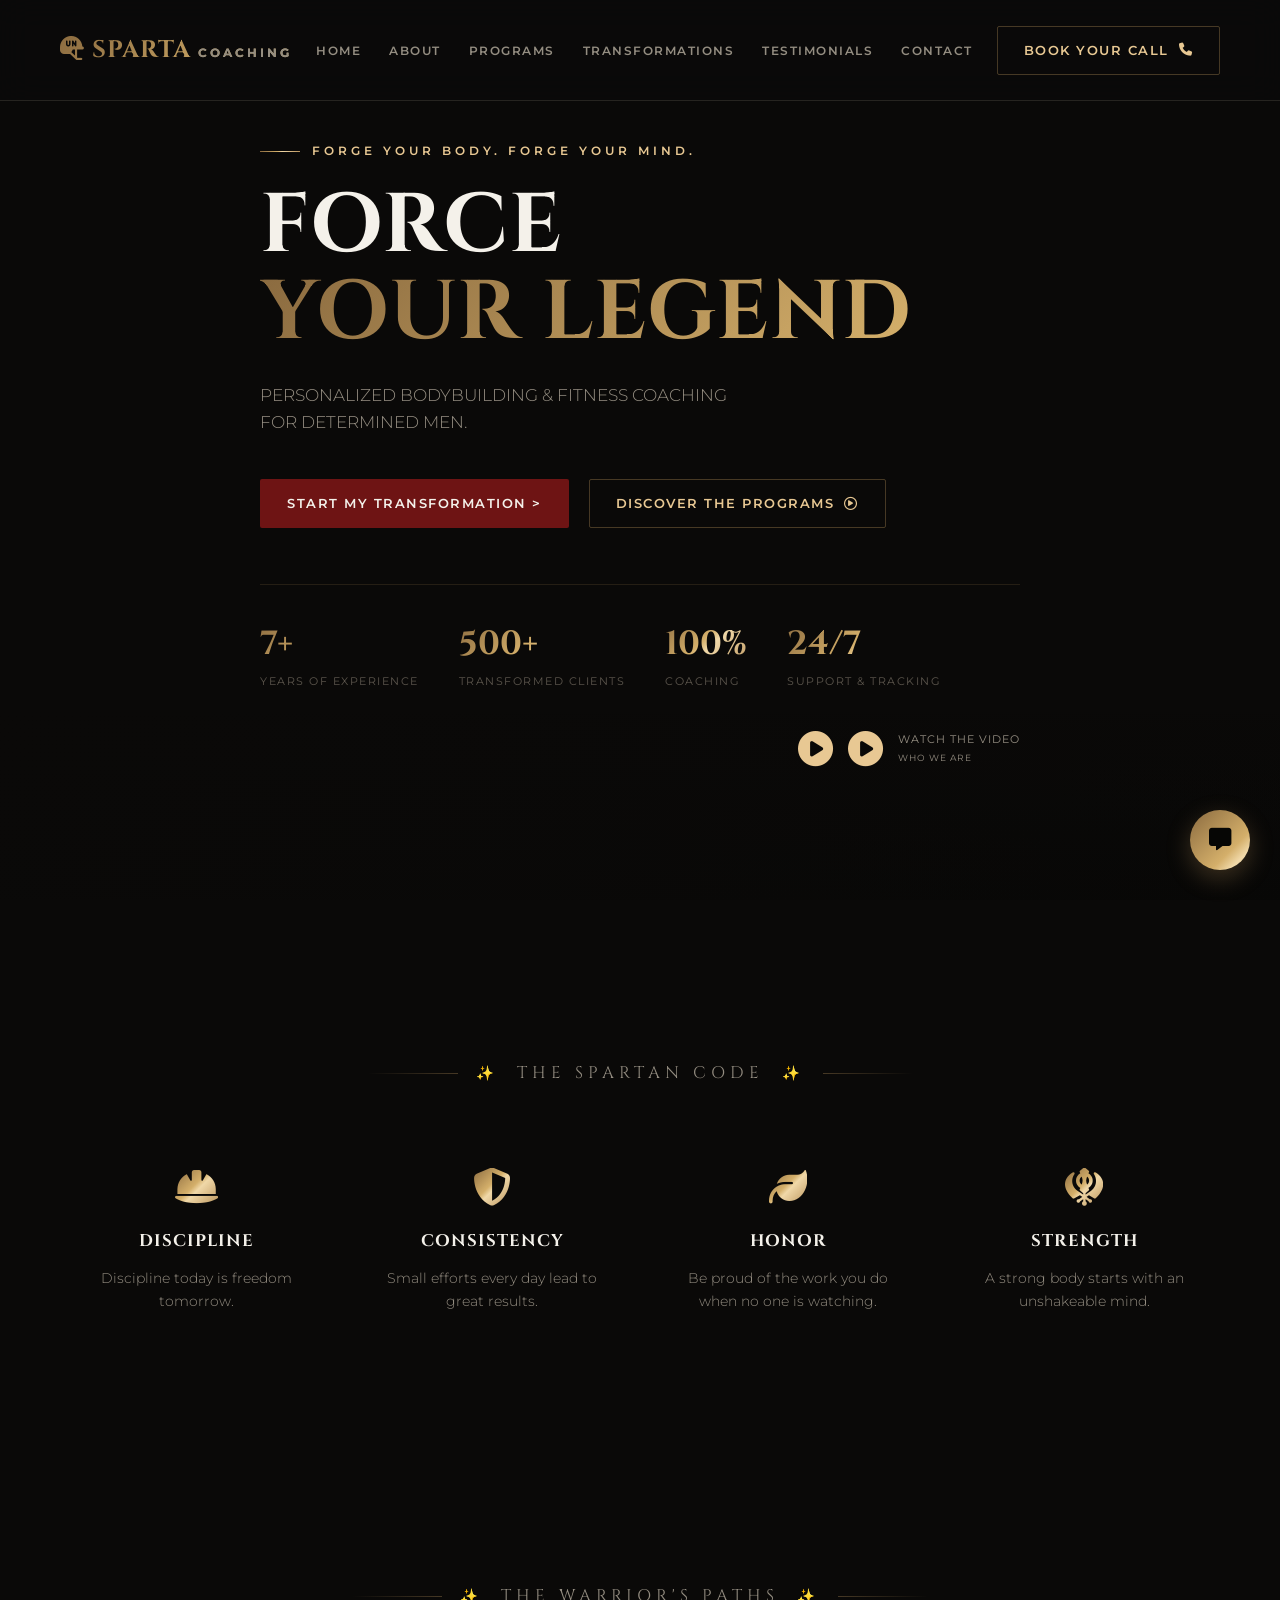
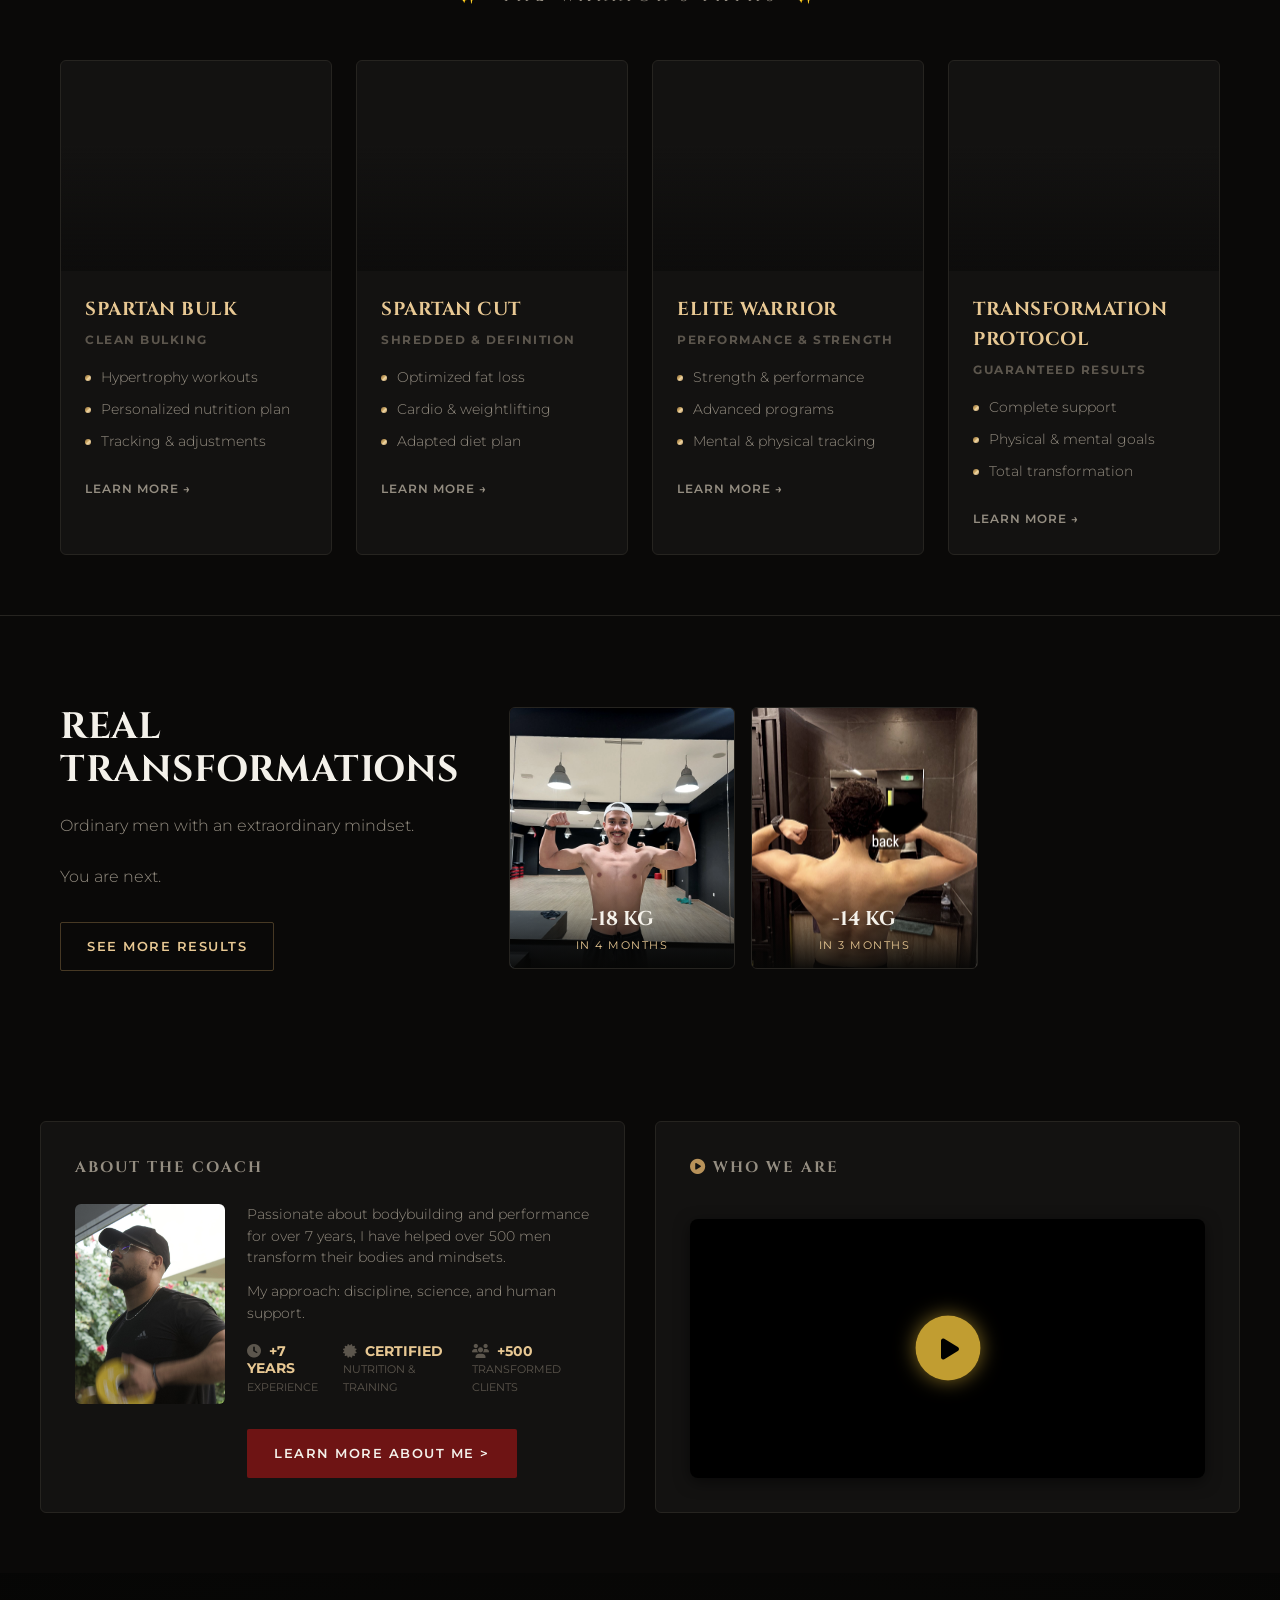
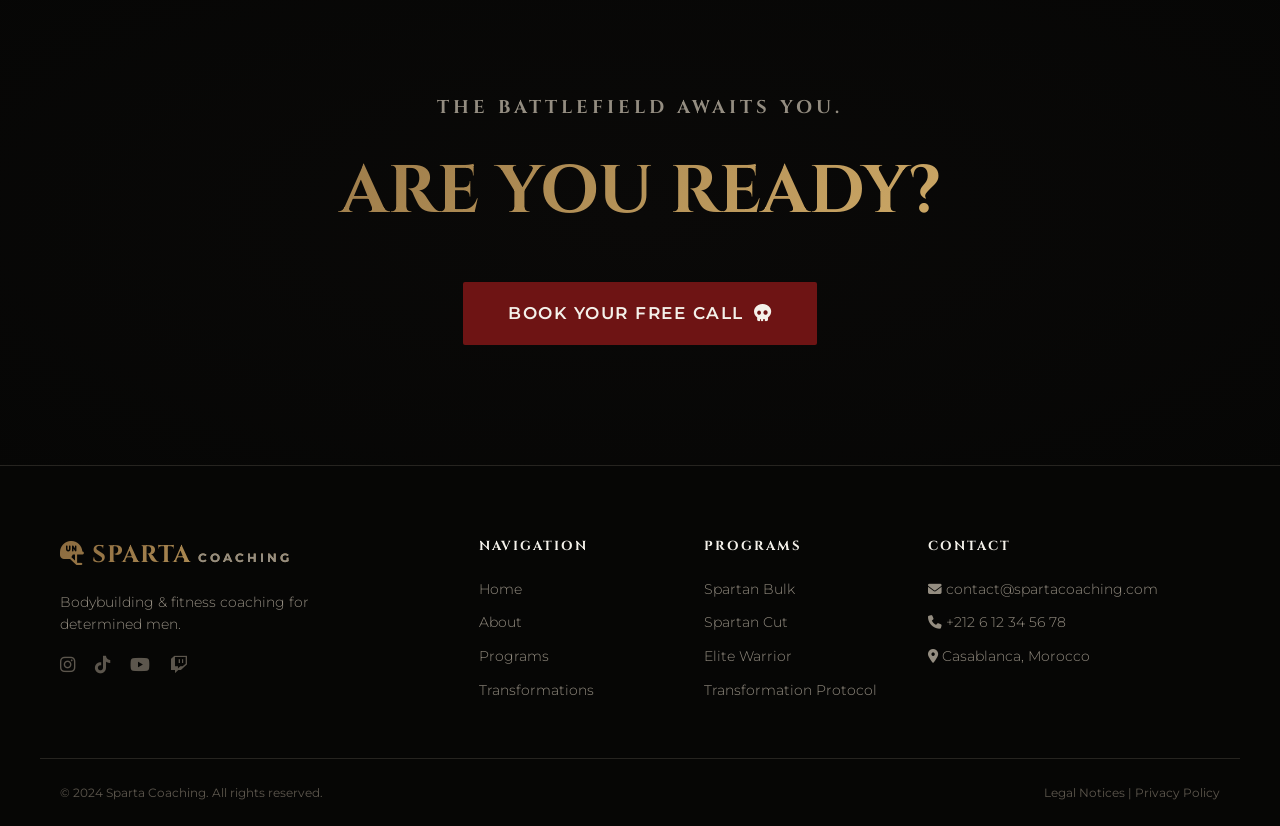
==== index.html @ 190a4cf5 "Add files via upload" ====
<!DOCTYPE html>
<html lang="en">
<head>
    <meta charset="UTF-8">
    <meta name="viewport" content="width=device-width, initial-scale=1.0">
    <title>Sparta Coaching | Forge Your Legend</title>
    <!-- Google Fonts: Cinzel for Headings, Montserrat for body -->
    <link href="https://fonts.googleapis.com/css2?family=Cinzel:wght@600;700&family=Montserrat:wght@300;400;600;700&display=swap" rel="stylesheet">
    <!-- FontAwesome for Icons -->
    <link rel="stylesheet" href="https://cdnjs.cloudflare.com/ajax/libs/font-awesome/6.4.0/css/all.min.css">
    <link rel="stylesheet" href="style.css">
</head>
<body>

    <!-- NAVIGATION -->
    <nav id="navbar">
        <div class="container nav-container">
            <div class="logo">
                <i class="fa-solid fa-helmet-un"></i> SPARTA <span>COACHING</span>
            </div>
            <ul class="nav-links">
                <li><a href="#accueil">HOME</a></li>
                <li><a href="#propos">ABOUT</a></li>
                <li><a href="#programmes">PROGRAMS</a></li>
                <li><a href="#transformations">TRANSFORMATIONS</a></li>
                <li><a href="#propos">TESTIMONIALS</a></li>
                <li><a href="#contact">CONTACT</a></li>
            </ul>
            <a href="#contact" class="btn btn-outline">BOOK YOUR CALL <i class="fa-solid fa-phone"></i></a>
            <div class="hamburger"><i class="fa-solid fa-bars"></i></div>
        </div>
    </nav>

    <!-- HERO SECTION -->
    <header id="accueil" class="hero">
        <div class="hero-overlay"></div>
        <div class="container hero-content">
            <p class="subtitle">FORGE YOUR BODY. FORGE YOUR MIND.</p>
            <h1>FORCE<br><span>YOUR LEGEND</span></h1>
            <p class="description">PERSONALIZED BODYBUILDING & FITNESS COACHING<br>FOR DETERMINED MEN.</p>
            
            <div class="hero-buttons">
                <a href="#programmes" class="btn btn-primary">START MY TRANSFORMATION ></a>
                <a href="#programmes" class="btn btn-outline">DISCOVER THE PROGRAMS <i class="fa-regular fa-circle-play"></i></a>
            </div>

            <div class="hero-stats">
                <div class="stat"><span class="number" data-count="7" data-suffix="+">0</span><span class="label">YEARS OF EXPERIENCE</span></div>
                <div class="stat"><span class="number" data-count="500" data-suffix="+">0</span><span class="label">TRANSFORMED CLIENTS</span></div>
                <div class="stat"><span class="number" data-count="100" data-suffix="%">0</span><span class="label">COACHING</span></div>
                <div class="stat"><span class="number">24/7</span><span class="label">SUPPORT & TRACKING</span></div>
                <div class="video-btn">
                    <i class="fa-solid fa-circle-play"></i>
<div class="video-btn" id="watch-video-btn" style="cursor: pointer;">
    <i class="fa-solid fa-circle-play"></i>
    <span>WATCH THE VIDEO<br><small>WHO WE ARE</small></span>
</div>                </div>
            </div>
        </div>
    </header>

    <!-- THE SPARTAN CODE -->
    <section class="code-spartiate">
        <div class="section-title">
            <span>&#x2728;</span> THE SPARTAN CODE <span>&#x2728;</span>
        </div>
        <div class="container grid-4">
            <div class="feature-box fade-up">
                <i class="fa-solid fa-helmet-safety icon-gold"></i>
                <h3>DISCIPLINE</h3>
                <p>Discipline today is freedom tomorrow.</p>
            </div>
            <div class="feature-box fade-up">
                <i class="fa-solid fa-shield-halved icon-gold"></i>
                <h3>CONSISTENCY</h3>
                <p>Small efforts every day lead to great results.</p>
            </div>
            <div class="feature-box fade-up">
                <i class="fa-solid fa-leaf icon-gold"></i>
                <h3>HONOR</h3>
                <p>Be proud of the work you do when no one is watching.</p>
            </div>
            <div class="feature-box fade-up">
                <i class="fa-solid fa-khanda icon-gold"></i>
                <h3>STRENGTH</h3>
                <p>A strong body starts with an unshakeable mind.</p>
            </div>
        </div>
    </section>

    <!-- THE WARRIOR'S PATHS (PROGRAMS) -->
    <section id="programmes" class="programmes">
        <div class="section-title">
            <span>&#x2728;</span> THE WARRIOR'S PATHS <span>&#x2728;</span>
        </div>
        <div class="container grid-4">
            <!-- Card 1 -->
            <div class="card fade-up">
                <div class="card-img" style="background-image: url('https://images.unsplash.com/photo-1581009146145-b5ef050c2e1e?q=80&w=500&auto=format&fit=crop');"></div>
                <div class="card-content">
                    <h3>SPARTAN BULK</h3>
                    <h4>CLEAN BULKING</h4>
                    <ul>
                        <li>Hypertrophy workouts</li>
                        <li>Personalized nutrition plan</li>
                        <li>Tracking & adjustments</li>
                    </ul>
                    <a href="#contact" class="card-link">LEARN MORE &rarr;</a>
                </div>
            </div>
            <!-- Card 2 -->
            <div class="card fade-up delay-1">
                <div class="card-img" style="background-image: url('https://images.unsplash.com/photo-1571019614242-c5c5dee9f50b?q=80&w=500&auto=format&fit=crop');"></div>
                <div class="card-content">
                    <h3>SPARTAN CUT</h3>
                    <h4>SHREDDED & DEFINITION</h4>
                    <ul>
                        <li>Optimized fat loss</li>
                        <li>Cardio & weightlifting</li>
                        <li>Adapted diet plan</li>
                    </ul>
                    <a href="#contact" class="card-link">LEARN MORE &rarr;</a>
                </div>
            </div>
            <!-- Card 3 -->
            <div class="card fade-up delay-2">
                <div class="card-img" style="background-image: url('https://images.unsplash.com/photo-1534438327276-14e5300c3a48?q=80&w=500&auto=format&fit=crop');"></div>
                <div class="card-content">
                    <h3>ELITE WARRIOR</h3>
                    <h4>PERFORMANCE & STRENGTH</h4>
                    <ul>
                        <li>Strength & performance</li>
                        <li>Advanced programs</li>
                        <li>Mental & physical tracking</li>
                    </ul>
                    <a href="#contact" class="card-link">LEARN MORE &rarr;</a>
                </div>
            </div>
            <!-- Card 4 -->
            <div class="card fade-up delay-3">
                <div class="card-img" style="background-image: url('https://images.unsplash.com/photo-1517836357463-d25dfeac3438?q=80&w=500&auto=format&fit=crop');"></div>
                <div class="card-content">
                    <h3>TRANSFORMATION PROTOCOL</h3>
                    <h4>GUARANTEED RESULTS</h4>
                    <ul>
                        <li>Complete support</li>
                        <li>Physical & mental goals</li>
                        <li>Total transformation</li>
                    </ul>
                    <a href="#contact" class="card-link">LEARN MORE &rarr;</a>
                </div>
            </div>
        </div>
    </section>
<!-- REAL TRANSFORMATIONS -->
    <section id="transformations" class="transformations animate-on-scroll">
        <div class="container transformation-grid">
            <div class="transfo-text">
                <h2>REAL<br>TRANSFORMATIONS</h2>
                <p>Ordinary men with an extraordinary mindset.<br><br>You are next.</p>
                <a href="#transformations" class="btn btn-outline">SEE MORE RESULTS</a>
            </div>
            <div class="transfo-gallery">
                <div class="transfo-card">
                    <img src="images/Res1.jpeg" alt="Before After 1">
                    <div class="transfo-stats">
                        <span class="weight">-18 KG</span>
                        <span class="time">IN 4 MONTHS</span>
                    </div>
                </div>
                <!-- <div class="transfo-card">
                    <img src="images/Res2.jpeg" alt="Before After 2">
                    <div class="transfo-stats">
                        <span class="weight">+12 KG</span>
                        <span class="time">IN 5 MONTHS</span>
                    </div>
                </div> -->
                <div class="transfo-card">
                    <img src="images/Res3.jpeg" alt="Before After 3">
                    <div class="transfo-stats">
                        <span class="weight">-14 KG</span>
                        <span class="time">IN 3 MONTHS</span>
                    </div>
                </div>
            </div>
        </div>
    </section>

    <!-- SECTION ABOUT & TESTIMONIALS -->
    <section id="propos" class="about-testimonials container animate-on-scroll">
        <div class="grid-2-cols">
            <!-- ABOUT THE COACH -->
            <div class="about-coach border-box fade-up">
                <h3 class="box-title">ABOUT THE COACH</h3>
                <div class="coach-content">
                    <img src="images/profile.jpeg" alt="Coach Sparta" class="coach-img">
                    <div class="coach-text">
                        <p>Passionate about bodybuilding and performance for over 7 years, I have helped over 500 men transform their bodies and mindsets.</p>
                        <p>My approach: discipline, science, and human support.</p>
                        <div class="coach-mini-stats">
                            <div><i class="fa-solid fa-clock"></i> +7 YEARS<br><small>EXPERIENCE</small></div>
                            <div><i class="fa-solid fa-certificate"></i> CERTIFIED<br><small>NUTRITION & TRAINING</small></div>
                            <div><i class="fa-solid fa-users"></i> +500<br><small>TRANSFORMED CLIENTS</small></div>
                        </div>
                        <a href="#propos" class="btn btn-primary" style="margin-top: 15px;">LEARN MORE ABOUT ME ></a>
                    </div>
                </div>
            </div>

            <!-- WARRIOR WORDS -->
            <!-- <div class="testimonials border-box fade-up delay-1">
                <h3 class="box-title"><i class="fa-solid fa-helmet-un"></i> WARRIOR WORDS</h3>
                <div class="testi-grid">
                    <div class="testi-card">
                        <i class="fa-solid fa-quote-left quote-icon"></i>
                        <p>"Thanks to his coaching, I lost 15kg and gained confidence. A complete transformation!"</p>
                        <div class="client-info">
                            <strong>YASSINE M.</strong>
                            <div class="stars"><i class="fa-solid fa-star"></i><i class="fa-solid fa-star"></i><i class="fa-solid fa-star"></i><i class="fa-solid fa-star"></i><i class="fa-solid fa-star"></i></div>
                        </div>
                    </div>
                    <div class="testi-card">
                        <i class="fa-solid fa-quote-left quote-icon"></i>
                        <p>"Tailor-made programs, available, motivating, and the results are there."</p>
                        <div class="client-info">
                            <strong>KARIM B.</strong>
                            <div class="stars"><i class="fa-solid fa-star"></i><i class="fa-solid fa-star"></i><i class="fa-solid fa-star"></i><i class="fa-solid fa-star"></i><i class="fa-solid fa-star"></i></div>
                        </div>
                    </div>
                </div>
            </div>
        </div> -->
        <!-- VIDEO PRESENTATION -->
<!-- <div class="video-presentation border-box fade-up delay-1">
    <h3 class="box-title"><i class="fa-solid fa-circle-play"></i> WHO WE ARE</h3>
    <div class="video-container">
        <video controls playsinline >
            <source src="videos/3.mov" type="video/mp4">
            Your browser does not support the video tag.
        </video>
    </div>
</div> -->
<!-- VIDEO PRESENTATION -->
<div class="video-presentation border-box fade-up delay-1">
    <h3 class="box-title"><i class="fa-solid fa-circle-play"></i> WHO WE ARE</h3>
    <div class="video-container" id="video-wrapper">
        <video id="presentation-video" playsinline >
            <source src="videos/3.mov" type="video/mp4">
            Your browser does not support the video tag.
        </video>
        <button id="custom-play-btn" class="custom-play-btn" aria-label="Play Video">
            <i class="fa-solid fa-play"></i>
        </button>
    </div>
</div>
    </section>

    <!-- CALL TO ACTION -->
    <section class="cta-final animate-on-scroll">
        <div class="container text-center">
            <h2>THE BATTLEFIELD AWAITS YOU.</h2>
            <h1 class="gold-text">ARE YOU READY?</h1>
            <a href="#contact" class="btn btn-primary btn-large">BOOK YOUR FREE CALL <i class="fa-solid fa-skull"></i></a>
        </div>
    </section>

    <!-- FOOTER -->
    <footer id="contact">
        <div class="container footer-grid">
            <div class="footer-col brand-col">
                <div class="logo"><i class="fa-solid fa-helmet-un"></i> SPARTA <span>COACHING</span></div>
                <p>Bodybuilding & fitness coaching for determined men.</p>
                <div class="socials">
    <a href="https://www.instagram.com/humilym" target="_blank" rel="noopener noreferrer"><i class="fa-brands fa-instagram"></i></a>
    <a href="https://www.tiktok.com/@achrafelfilali933" target="_blank" rel="noopener noreferrer"><i class="fa-brands fa-tiktok"></i></a>
    <a href="https://www.youtube.com/@AchrafElfilali" target="_blank" rel="noopener noreferrer"><i class="fa-brands fa-youtube"></i></a>
    <a href="https://kick.com/humilym" target="_blank" rel="noopener noreferrer"><i class="fa-brands fa-twitch"></i></a>
</div>
            </div>
            <div class="footer-col">
                <h4>NAVIGATION</h4>
                <ul>
                    <li><a href="#accueil">Home</a></li>
                    <li><a href="#propos">About</a></li>
                    <li><a href="#programmes">Programs</a></li>
                    <li><a href="#transformations">Transformations</a></li>
                </ul>
            </div>
            <div class="footer-col">
                <h4>PROGRAMS</h4>
                <ul>
                    <li><a href="#programmes">Spartan Bulk</a></li>
                    <li><a href="#programmes">Spartan Cut</a></li>
                    <li><a href="#programmes">Elite Warrior</a></li>
                    <li><a href="#programmes">Transformation Protocol</a></li>
                </ul>
            </div>
            <div class="footer-col">
                <h4>CONTACT</h4>
                <ul>
                    <li><i class="fa-solid fa-envelope"></i> contact@spartacoaching.com</li>
                    <li><i class="fa-solid fa-phone"></i> +212 6 12 34 56 78</li>
                    <li><i class="fa-solid fa-location-dot"></i> Casablanca, Morocco</li>
                </ul>
            </div>
        </div>
        <div class="footer-bottom container">
            <p>&copy; 2024 Sparta Coaching. All rights reserved.</p>
            <div class="legal-links">
                <a href="#">Legal Notices</a> | <a href="#">Privacy Policy</a>
            </div>
        </div>
    </footer>

    <!-- CHATBOT ASSISTANT -->
    <div class="chatbot-container">
        <button id="chatbot-toggler"><i class="fa-solid fa-message"></i></button>
        <div class="chatbot-window" id="chatbot-window">
            <div class="chatbot-header">
                <span><i class="fa-solid fa-robot"></i> Sparta Assistant</span>
                <button id="close-chatbot"><i class="fa-solid fa-xmark"></i></button>
            </div>
            <div class="chatbot-messages" id="chatbot-messages">
                <div class="bot-message">Hello Spartan! Ready to forge your legend? How can I help you today?</div>
            </div>
            <div class="chatbot-input">
                <input type="text" id="chat-input" placeholder="Type your message...">
                <button id="send-btn"><i class="fa-solid fa-paper-plane"></i></button>
            </div>
        </div>
    </div>
    
    <script src="script.js"></script>
</body>
</html>
---- style.css ----
:root {
    --bg-dark: #0a0908;
    --bg-darker: #060605;
    --bg-card: #131211;
    --bg-card-hover: #171513;
    --gold: #b8925a;
    --gold-light: #e8c893;
    --gold-hover: #d4af6a;
    --bronze: #8a6a3f;
    --red-btn: #6e1414;
    --red-btn-hover: #8e1a1a;
    --text-light: #f4f1ea;
    --text-muted: #948d81;
    --text-faint: #5c564d;
    --border-color: #262420;
    --border-gold: rgba(184, 146, 90, 0.35);

    --font-heading: 'Cinzel', serif;
    --font-body: 'Montserrat', sans-serif;

    --gold-gradient: linear-gradient(135deg, #8a6a3f 0%, #d4af6a 45%, #f0d8a8 55%, #b8925a 100%);
    --ease-premium: cubic-bezier(0.16, 1, 0.3, 1);
}

* {
    margin: 0;
    padding: 0;
    box-sizing: border-box;
}

html {
    scroll-behavior: smooth;
}

body {
    background-color: var(--bg-dark);
    color: var(--text-light);
    font-family: var(--font-body);
    line-height: 1.6;
    overflow-x: hidden;
    position: relative;
}

/* Fine film-grain texture over the whole page for material richness */
body::before {
    content: "";
    position: fixed;
    inset: 0;
    z-index: 9998;
    pointer-events: none;
    opacity: 0.035;
    /* background-image: url("data:image/svg+xml,%3Csvg xmlns='http://www.w3.org/2000/svg' width='120' height='120'%3E%3Cfilter id='n'%3E%3CfeTurbulence type='fractalNoise' baseFrequency='0.9' numOctaves='2' stitchTiles='stitch'/%3E%3C/filter%3E%3Crect width='100%25' height='100%25' filter='url(%23n)'/%3E%3C/svg%3E"); */
    mix-blend-mode: overlay;
}

::selection {
    background: var(--gold);
    color: var(--bg-darker);
}

::-webkit-scrollbar { width: 10px; }
::-webkit-scrollbar-track { background: var(--bg-darker); }
::-webkit-scrollbar-thumb {
    background: var(--bronze);
    border-radius: 10px;
    border: 2px solid var(--bg-darker);
}
::-webkit-scrollbar-thumb:hover { background: var(--gold); }

a {
    text-decoration: none;
    color: inherit;
}

.container {
    max-width: 1200px;
    margin: 0 auto;
    padding: 0 20px;
}

.gold-foil {
    background: var(--gold-gradient);
    background-size: 200% auto;
    -webkit-background-clip: text;
    background-clip: text;
    color: transparent;
}

/* --- NAVIGATION --- */
nav {
    position: fixed;
    width: 100%;
    top: 0;
    background: rgba(10, 9, 8, 0.72);
    backdrop-filter: blur(16px) saturate(140%);
    -webkit-backdrop-filter: blur(16px) saturate(140%);
    border-bottom: 1px solid var(--border-color);
    z-index: 1000;
    transition: background 0.4s var(--ease-premium), border-color 0.4s var(--ease-premium), padding 0.4s var(--ease-premium);
}

.nav-container {
    display: flex;
    justify-content: space-between;
    align-items: center;
    height: 80px;
}

.logo {
    font-family: var(--font-heading);
    font-size: 1.5rem;
    font-weight: 700;
    letter-spacing: 1px;
    background: var(--gold-gradient);
    background-size: 200% auto;
    -webkit-background-clip: text;
    background-clip: text;
    color: transparent;
}

.logo span {
    font-family: var(--font-body);
    font-size: 0.75rem;
    color: var(--text-muted);
    letter-spacing: 3px;
    -webkit-text-fill-color: var(--text-muted);
}

.nav-links {
    display: flex;
    list-style: none;
    gap: 28px;
}

.nav-links a {
    position: relative;
    font-size: 0.78rem;
    font-weight: 600;
    letter-spacing: 1.5px;
    color: var(--text-muted);
    transition: color 0.3s;
    padding-bottom: 4px;
}

.nav-links a::after {
    content: "";
    position: absolute;
    left: 0; bottom: 0;
    width: 0;
    height: 1px;
    background: var(--gold-gradient);
    transition: width 0.35s var(--ease-premium);
}

.nav-links a:hover {
    color: var(--text-light);
}

.nav-links a:hover::after {
    width: 100%;
}

.hamburger {
    display: none;
    font-size: 1.4rem;
    cursor: pointer;
    color: var(--gold-light);
}

/* --- BUTTONS --- */
.btn {
    position: relative;
    padding: 13px 26px;
    font-size: 0.82rem;
    font-weight: 600;
    letter-spacing: 1.5px;
    border-radius: 2px;
    cursor: pointer;
    transition: transform 0.5s var(--ease-premium), box-shadow 0.5s var(--ease-premium), color 0.4s ease;
    display: inline-flex;
    align-items: center;
    gap: 10px;
    overflow: hidden;
    isolation: isolate;
}

.btn:active {
    transform: translateY(0) scale(0.97);
}

.btn-primary {
    background-color: var(--red-btn);
    color: var(--text-light);
    border: 1px solid transparent;
}

.btn-primary::before {
    content: "";
    position: absolute;
    inset: 0;
    background: var(--red-btn-hover);
    transform: scaleX(0);
    transform-origin: left;
    transition: transform 0.5s var(--ease-premium);
    z-index: -1;
}

.btn-primary:hover::before { transform: scaleX(1); }

.btn-primary:hover {
    box-shadow: 0 14px 28px rgba(110, 20, 20, 0.35);
    transform: translateY(-3px);
}

.btn-outline {
    background-color: transparent;
    color: var(--gold-light);
    border: 1px solid var(--border-gold);
}

.btn-outline::before {
    content: "";
    position: absolute;
    inset: 0;
    background: var(--gold-gradient);
    transform: scaleX(0);
    transform-origin: left;
    transition: transform 0.5s var(--ease-premium);
    z-index: -1;
}

.btn-outline:hover {
    color: var(--bg-darker);
    border-color: transparent;
    transform: translateY(-3px);
    box-shadow: 0 14px 28px rgba(184, 146, 90, 0.25);
}

.btn-outline:hover::before { transform: scaleX(1); }

/* --- HERO SECTION --- */
.hero {
    position: relative;
    height: 100vh;
    min-height: 800px;
    display: flex;
    align-items: center;
background: url('Code_Generated_Image.jfif') center/cover no-repeat;
/* Mobile Background (Screens 768px wide or smaller) */
@media (max-width: 768px) {
    .hero {
        /* Focuses on the center/athlete on small screens */
        background-position: center center; 
    }
}
}
/* Ensure Kick SVG matches FontAwesome icon sizing & alignment */

.hero-overlay {
    position: absolute;
    top: 0; left: 0; width: 100%; height: 100%;
    background:
        linear-gradient(90deg, rgba(10,9,8,0.97) 0%, rgba(10,9,8,0.82) 45%, rgba(10,9,8,0.35) 100%),
        linear-gradient(0deg, rgba(6,6,5,1) 0%, transparent 22%);
}

.hero-content {
    position: relative;
    z-index: 2;
    max-width: 800px;
}

.hero .subtitle {
    display: inline-flex;
    align-items: center;
    gap: 12px;
    color: var(--gold-light);
    font-weight: 600;
    letter-spacing: 4px;
    font-size: 0.78rem;
    margin-bottom: 22px;
}

.hero .subtitle::before {
    content: "";
    width: 40px;
    height: 1px;
    background: var(--gold-gradient);
}

.hero h1 {
    font-family: var(--font-heading);
    font-size: clamp(3rem, 6.5vw, 5.2rem);
    line-height: 1.05;
    margin-bottom: 24px;
    text-transform: uppercase;
    letter-spacing: 1px;
}

.hero h1 span {
    display: block;
    background: var(--gold-gradient);
    background-size: 200% auto;
    -webkit-background-clip: text;
    background-clip: text;
    color: transparent;
    animation: shimmer 6s ease-in-out infinite;
}

@keyframes shimmer {
    0%, 100% { background-position: 0% center; }
    50% { background-position: 100% center; }
}

.hero .description {
    color: var(--text-muted);
    font-size: 1.05rem;
    font-weight: 300;
    margin-bottom: 44px;
    max-width: 520px;
}

.hero-buttons {
    display: flex;
    gap: 20px;
    margin-bottom: 56px;
    flex-wrap: wrap;
}

.hero-stats {
    display: flex;
    gap: 40px;
    align-items: center;
    border-top: 1px solid rgba(184, 146, 90, 0.15);
    padding-top: 32px;
    flex-wrap: wrap;
}

.stat {
    display: flex;
    flex-direction: column;
}

.stat .number {
    font-family: var(--font-heading);
    font-size: 2.1rem;
    background: var(--gold-gradient);
    -webkit-background-clip: text;
    background-clip: text;
    color: transparent;
    font-weight: 700;
}

.stat .label {
    font-size: 0.68rem;
    color: var(--text-faint);
    letter-spacing: 1.5px;
    margin-top: 2px;
}

.video-btn {
    display: flex;
    align-items: center;
    gap: 15px;
    cursor: pointer;
    margin-left: auto;
    color: var(--text-muted);
    transition: color 0.3s;
}

.video-btn:hover { color: var(--gold-light); }

.video-btn i {
    font-size: 2.2rem;
    color: var(--gold-light);
    transition: transform 0.4s var(--ease-premium);
}

.video-btn:hover i { transform: scale(1.12); }

.video-btn span {
    font-size: 0.7rem;
    letter-spacing: 1px;
}

/* --- SHARED SECTIONS --- */
.section-title {
    text-align: center;
    font-family: var(--font-heading);
    font-size: 1.05rem;
    color: var(--text-muted);
    letter-spacing: 5px;
    margin: 100px 0 50px 0;
    display: flex;
    align-items: center;
    justify-content: center;
    gap: 18px;
}

.section-title span {
    color: var(--gold);
    font-size: 0.9rem;
}

.section-title::before, .section-title::after {
    content: "";
    height: 1px;
    width: 90px;
    background: linear-gradient(90deg, transparent, var(--border-gold));
}

.section-title::after { background: linear-gradient(90deg, var(--border-gold), transparent); }

.grid-4 {
    display: grid;
    grid-template-columns: repeat(4, 1fr);
    gap: 24px;
}

/* --- CODE SPARTIATE --- */
.code-spartiate {
    padding: 60px 0 80px;
    text-align: center;
}

.feature-box {
    padding: 30px 20px;
    border: 1px solid transparent;
    border-radius: 4px;
    transition: border-color 0.5s var(--ease-premium), transform 0.5s var(--ease-premium), background 0.5s var(--ease-premium);
}

.feature-box:hover {
    border-color: var(--border-gold);
    background: rgba(184, 146, 90, 0.04);
    transform: translateY(-6px);
}

.feature-box i {
    font-size: 2.4rem;
    background: var(--gold-gradient);
    -webkit-background-clip: text;
    background-clip: text;
    color: transparent;
    margin-bottom: 22px;
    display: inline-block;
}

.feature-box h3 {
    font-family: var(--font-heading);
    font-size: 1.05rem;
    letter-spacing: 1px;
    margin-bottom: 12px;
}

.feature-box p {
    color: var(--text-muted);
    font-size: 0.88rem;
    font-weight: 300;
}

/* --- PROGRAMMES --- */
.programmes {
    padding: 60px 0;
}

.card {
    background-color: var(--bg-card);
    border: 1px solid var(--border-color);
    border-radius: 6px;
    overflow: hidden;
    transition: transform 0.6s var(--ease-premium), box-shadow 0.6s var(--ease-premium), border-color 0.6s var(--ease-premium);
    position: relative;
}

.card::after {
    content: "";
    position: absolute;
    inset: 0;
    border-radius: 6px;
    padding: 1px;
    background: var(--gold-gradient);
    -webkit-mask: linear-gradient(#fff 0 0) content-box, linear-gradient(#fff 0 0);
    -webkit-mask-composite: xor;
    mask-composite: exclude;
    opacity: 0;
    transition: opacity 0.5s ease;
    pointer-events: none;
}

.card:hover {
    transform: translateY(-10px);
    box-shadow: 0 25px 50px rgba(0, 0, 0, 0.55);
    border-color: transparent;
}

.card:hover::after { opacity: 1; }

.card-img {
    height: 210px;
    width: 100%;
    position: relative;
    background-size: cover;
    background-position: center;
    filter: grayscale(35%) contrast(1.05);
    transition: filter 0.6s ease, transform 0.8s var(--ease-premium);
}

.card:hover .card-img {
    filter: grayscale(0%) contrast(1.1);
    transform: scale(1.05);
}

.card-img::after {
    content: "";
    position: absolute;
    inset: 0;
    background: linear-gradient(180deg, transparent 40%, var(--bg-card) 100%);
}

.card-content {
    padding: 24px;
}

.card-content h3 {
    font-family: var(--font-heading);
    color: var(--gold-light);
    margin-bottom: 6px;
    letter-spacing: 0.5px;
}

.card-content h4 {
    font-size: 0.72rem;
    color: var(--text-faint);
    margin-bottom: 18px;
    letter-spacing: 1.5px;
}

.card-content ul {
    list-style: none;
    margin-bottom: 22px;
}

.card-content ul li {
    font-size: 0.85rem;
    color: var(--text-muted);
    margin-bottom: 10px;
    display: flex;
    align-items: center;
    gap: 10px;
    font-weight: 300;
}

.card-content ul li::before {
    content: "";
    width: 6px;
    height: 6px;
    background: var(--gold-gradient);
    border-radius: 50%;
    flex-shrink: 0;
}

.card-link {
    font-size: 0.75rem;
    color: var(--text-muted);
    font-weight: 600;
    letter-spacing: 1px;
    transition: color 0.3s, letter-spacing 0.3s;
    display: inline-block;
}

.card-link:hover {
    color: var(--gold-light);
    letter-spacing: 2px;
}

/* --- TRANSFORMATIONS RÉELLES --- */
.transformations {
    padding: 90px 0;
    border-top: 1px solid var(--border-color);
}

.transformation-grid {
    display: flex;
    gap: 50px;
    align-items: center;
}

.transfo-text { flex: 1; }

.transfo-text h2 {
    font-family: var(--font-heading);
    font-size: 2.3rem;
    line-height: 1.15;
    margin-bottom: 22px;
    letter-spacing: 0.5px;
}

.transfo-text p {
    color: var(--text-muted);
    margin-bottom: 32px;
    font-weight: 300;
}

.transfo-gallery {
    flex: 2;
    display: grid;
    grid-template-columns: repeat(3, 1fr);
    gap: 16px;
}

.transfo-card {
    position: relative;
    border-radius: 6px;
    overflow: hidden;
    border: 1px solid var(--border-color);
    transition: border-color 0.5s ease, transform 0.5s var(--ease-premium);
}

.transfo-card:hover {
    border-color: var(--border-gold);
}

.transfo-card img {
    width: 100%;
    height: 260px;
    object-fit: cover;
    display: block;
    filter: grayscale(25%) contrast(1.05);
    transition: transform 0.9s var(--ease-premium), filter 0.6s ease;
}

.transfo-card:hover img {
    transform: scale(1.1);
    filter: grayscale(0%) contrast(1.1);
}

.transfo-stats {
    position: absolute;
    bottom: 0;
    width: 100%;
    background: linear-gradient(0deg, rgba(6,6,5,0.95) 0%, transparent 100%);
    text-align: center;
    padding: 24px 10px 14px;
    display: flex;
    flex-direction: column;
}

.transfo-stats .weight {
    color: var(--text-light);
    font-weight: 700;
    font-size: 1.25rem;
    font-family: var(--font-heading);
}

.transfo-stats .time {
    color: var(--gold-light);
    font-size: 0.68rem;
    letter-spacing: 1.5px;
    margin-top: 2px;
}

/* --- A PROPOS & TESTIMONIALS --- */
.about-testimonials { padding: 60px 0; }

.grid-2-cols {
    display: grid;
    grid-template-columns: 1fr 1fr;
    gap: 30px;
}

.border-box {
    border: 1px solid var(--border-color);
    background-color: var(--bg-card);
    padding: 34px;
    border-radius: 6px;
    transition: border-color 0.5s ease, transform 0.5s var(--ease-premium);
}

.border-box:hover { border-color: var(--border-gold); }

.box-title {
    font-family: var(--font-heading);
    color: var(--text-muted);
    letter-spacing: 2px;
    margin-bottom: 24px;
    text-transform: uppercase;
    font-size: 0.95rem;
}

.box-title i { color: var(--gold); }

.coach-content { display: flex; gap: 22px; }

.coach-img {
    width: 150px;
    height: 200px;
    object-fit: cover;
    border-radius: 6px;
    filter: grayscale(20%);
}

.coach-text p {
    font-size: 0.85rem;
    color: var(--text-muted);
    margin-bottom: 12px;
    font-weight: 300;
}

.coach-mini-stats {
    display: flex;
    gap: 18px;
    margin: 18px 0;
}

.coach-mini-stats div {
    font-size: 0.85rem;
    font-weight: bold;
    color: var(--gold-light);
    line-height: 1.3;
}

.coach-mini-stats small {
    color: var(--text-faint);
    font-weight: 400;
}

.coach-mini-stats i { color: var(--text-faint); margin-right: 4px; }

.testi-grid { display: flex; gap: 20px; flex-wrap: wrap; }

.testi-card {
    flex: 1;
    min-width: 200px;
    background: var(--bg-dark);
    padding: 24px;
    border-radius: 6px;
    border: 1px solid var(--border-color);
    transition: border-color 0.4s ease, transform 0.4s var(--ease-premium);
}

.testi-card:hover {
    border-color: var(--border-gold);
    transform: translateY(-4px);
}

.quote-icon {
    background: var(--gold-gradient);
    -webkit-background-clip: text;
    background-clip: text;
    color: transparent;
    font-size: 1.4rem;
    margin-bottom: 12px;
    display: inline-block;
}

.testi-card p {
    font-size: 0.85rem;
    font-style: italic;
    color: var(--text-muted);
    margin-bottom: 18px;
    font-weight: 300;
}

.client-info strong {
    display: block;
    font-size: 0.88rem;
    letter-spacing: 0.5px;
}

.stars { color: var(--gold); font-size: 0.68rem; margin-top: 4px; }

/* --- CTA FINAL --- */
.cta-final {
    padding: 120px 0;
    background: url('https://images.unsplash.com/photo-1517836357463-d25dfeac3438?q=80&w=1920&auto=format&fit=crop') center/cover;
    position: relative;
    text-align: center;
}

.cta-final::before {
    content: '';
    position: absolute;
    top: 0; left: 0; width: 100%; height: 100%;
    background: radial-gradient(ellipse at center, rgba(10,9,8,0.75) 0%, rgba(6,6,5,0.95) 100%);
}

.cta-final .container { position: relative; z-index: 2; }

.cta-final h2 {
    font-family: var(--font-heading);
    letter-spacing: 4px;
    font-size: 1.15rem;
    color: var(--text-muted);
}

.cta-final .gold-text {
    font-family: var(--font-heading);
    background: var(--gold-gradient);
    background-size: 200% auto;
    -webkit-background-clip: text;
    background-clip: text;
    color: transparent;
    font-size: clamp(2.6rem, 6vw, 4.2rem);
    margin: 16px 0 36px;
    animation: shimmer 6s ease-in-out infinite;
}

.btn-large { font-size: 1.05rem; padding: 17px 44px; }

/* --- FOOTER --- */
footer {
    background-color: var(--bg-darker);
    padding: 70px 0 24px 0;
    border-top: 1px solid var(--border-color);
}

.footer-grid {
    display: grid;
    grid-template-columns: 2fr 1fr 1fr 1.5fr;
    gap: 30px;
    margin-bottom: 44px;
}

.footer-col h4 {
    color: var(--text-light);
    margin-bottom: 22px;
    font-size: 0.82rem;
    letter-spacing: 2px;
    font-family: var(--font-heading);
}

.footer-col ul { list-style: none; }

.footer-col ul li {
    margin-bottom: 12px;
    font-size: 0.85rem;
    color: var(--text-muted);
    font-weight: 300;
}

.footer-col ul li a { transition: color 0.3s; }
.footer-col ul li a:hover { color: var(--gold-light); }

.brand-col p {
    font-size: 0.85rem;
    color: var(--text-muted);
    margin: 18px 0;
    font-weight: 300;
    max-width: 300px;
}

.socials i {
    font-size: 1.1rem;
    margin-right: 16px;
    color: var(--text-faint);
    cursor: pointer;
    transition: color 0.3s, transform 0.3s;
    display: inline-block;
}

.socials i:hover {
    color: var(--gold-light);
    transform: translateY(-3px);
}

.footer-bottom {
    display: flex;
    justify-content: space-between;
    border-top: 1px solid var(--border-color);
    padding-top: 24px;
    font-size: 0.78rem;
    color: var(--text-faint);
    flex-wrap: wrap;
    gap: 10px;
}

.legal-links a { transition: color 0.3s; }
.legal-links a:hover { color: var(--gold-light); }

/* --- CHATBOT ASSISTANT --- */
.chatbot-container {
    position: fixed;
    bottom: 30px;
    right: 30px;
    z-index: 9999;
}

#chatbot-toggler {
    background: var(--gold-gradient);
    background-size: 200% auto;
    color: var(--bg-darker);
    border: none;
    border-radius: 50%;
    width: 60px;
    height: 60px;
    font-size: 1.4rem;
    cursor: pointer;
    box-shadow: 0 8px 24px rgba(184, 146, 90, 0.3);
    transition: transform 0.4s var(--ease-premium), background-position 0.6s ease;
}

#chatbot-toggler:hover {
    transform: scale(1.08);
    background-position: 100% center;
}

.chatbot-window {
    position: absolute;
    bottom: 80px;
    right: 0;
    width: 310px;
    background: var(--bg-card);
    border: 1px solid var(--border-gold);
    border-radius: 10px;
    overflow: hidden;
    display: flex;
    flex-direction: column;
    box-shadow: 0 20px 50px rgba(0,0,0,0.7);
    opacity: 0;
    pointer-events: none;
    transform: translateY(20px);
    transition: all 0.4s var(--ease-premium);
}

.chatbot-window.active {
    opacity: 1;
    pointer-events: auto;
    transform: translateY(0);
}

.chatbot-header {
    background: var(--bg-darker);
    padding: 16px;
    display: flex;
    justify-content: space-between;
    align-items: center;
    border-bottom: 1px solid var(--border-color);
    font-weight: 600;
    font-size: 0.85rem;
    letter-spacing: 0.5px;
    color: var(--gold-light);
}

#close-chatbot {
    background: none;
    border: none;
    color: var(--text-muted);
    cursor: pointer;
    font-size: 1.1rem;
    transition: color 0.3s;
}
#close-chatbot:hover { color: var(--gold-light); }

.chatbot-messages {
    height: 260px;
    padding: 16px;
    overflow-y: auto;
    display: flex;
    flex-direction: column;
    gap: 12px;
}

.bot-message, .user-message {
    padding: 10px 12px;
    border-radius: 8px;
    font-size: 0.83rem;
    max-width: 82%;
    line-height: 1.5;
}

.bot-message {
    background: var(--border-color);
    color: var(--text-light);
    align-self: flex-start;
    border-bottom-left-radius: 2px;
}

.user-message {
    background: var(--gold-gradient);
    color: var(--bg-darker);
    font-weight: 500;
    align-self: flex-end;
    border-bottom-right-radius: 2px;
}

.chatbot-input {
    display: flex;
    padding: 12px;
    background: var(--bg-darker);
    border-top: 1px solid var(--border-color);
}

.chatbot-input input {
    flex: 1;
    background: transparent;
    border: none;
    color: var(--text-light);
    outline: none;
    padding: 6px;
    font-family: var(--font-body);
    font-size: 0.85rem;
}
.chatbot-input input::placeholder { color: var(--text-faint); }

.chatbot-input button {
    background: none;
    border: none;
    color: var(--gold-light);
    cursor: pointer;
    font-size: 1.1rem;
    transition: transform 0.3s;
}
.chatbot-input button:hover { transform: translateX(2px); }

/* --- Accessibility --- */
a:focus-visible, button:focus-visible, input:focus-visible {
    outline: 2px solid var(--gold-light);
    outline-offset: 3px;
}

@media (prefers-reduced-motion: reduce) {
    *, *::before, *::after {
        animation-duration: 0.001ms !important;
        transition-duration: 0.001ms !important;
        scroll-behavior: auto !important;
    }
}

/* --- RESPONSIVE FIXES --- */
@media (max-width: 1024px) {
    .transformation-grid, .grid-2-cols, .testi-grid {
        flex-direction: column;
        grid-template-columns: 1fr;
    }
    .footer-grid { grid-template-columns: 1fr 1fr; }
    .grid-4 { grid-template-columns: repeat(2, 1fr); }
}
@media (max-width: 768px) {
    .transfo-gallery { grid-template-columns: 1fr; }
    .footer-grid { grid-template-columns: 1fr; }
    .coach-content { flex-direction: column; }
    .chatbot-window { width: calc(100vw - 60px); }
    .grid-4 { grid-template-columns: 1fr; }
    .nav-links { display: none; }
    .hamburger { display: block; }
    .video-btn { margin-left: 0; }
}

/* --- FADE-UP ANIMATIONS --- */
.fade-up {
    opacity: 0;
    transform: translateY(40px);
    transition: opacity 0.9s var(--ease-premium), transform 0.9s var(--ease-premium);
}

.fade-up.visible {
    opacity: 1;
    transform: translateY(0);
}

/* Embedded Section Video */
.video-presentation {
    display: flex;
    flex-direction: column;
}

.video-container {
    width: 100%;
    height: 100%;
    min-height: 250px;
    margin-top: 15px;
    border-radius: 8px;
    overflow: hidden;
    background: #000;
    box-shadow: 0 4px 15px rgba(0, 0, 0, 0.5);
}

.video-container video {
    width: 100%;
    height: 100%;
    object-fit: cover;
    display: block;
    border-radius: 8px;
}
/* Video Container Setup */
.video-container {
    position: relative;
    width: 100%;
    height: 100%;
    min-height: 250px;
    margin-top: 15px;
    border-radius: 8px;
    overflow: hidden;
    background: #000;
    box-shadow: 0 4px 15px rgba(0, 0, 0, 0.5);
    cursor: pointer;
}

.video-container video {
    width: 100%;
    height: 100%;
    object-fit: cover;
    display: block;
}

/* Custom Centered Play Button */
.custom-play-btn {
    position: absolute;
    top: 50%;
    left: 50%;
    transform: translate(-50%, -50%);
    width: 65px;
    height: 65px;
    background: rgba(214, 175, 55, 0.9); /* Spartan Gold */
    color: #000;
    border: none;
    border-radius: 50%;
    font-size: 24px;
    display: flex;
    align-items: center;
    justify-content: center;
    padding-left: 4px; /* Visually aligns play triangle */
    cursor: pointer;
    transition: transform 0.3s ease, background-color 0.3s ease, opacity 0.3s ease;
    z-index: 5;
    box-shadow: 0 0 20px rgba(214, 175, 55, 0.6);
}

.custom-play-btn:hover {
    background: #ffffff;
    transform: translate(-50%, -50%) scale(1.1);
}

/* Automatically hide the button when video starts playing */
.video-container.playing .custom-play-btn {
    opacity: 0;
    pointer-events: none;
}

.delay-1 { transition-delay: 0.12s; }
.delay-2 { transition-delay: 0.24s; }
.delay-3 { transition-delay: 0.36s; }
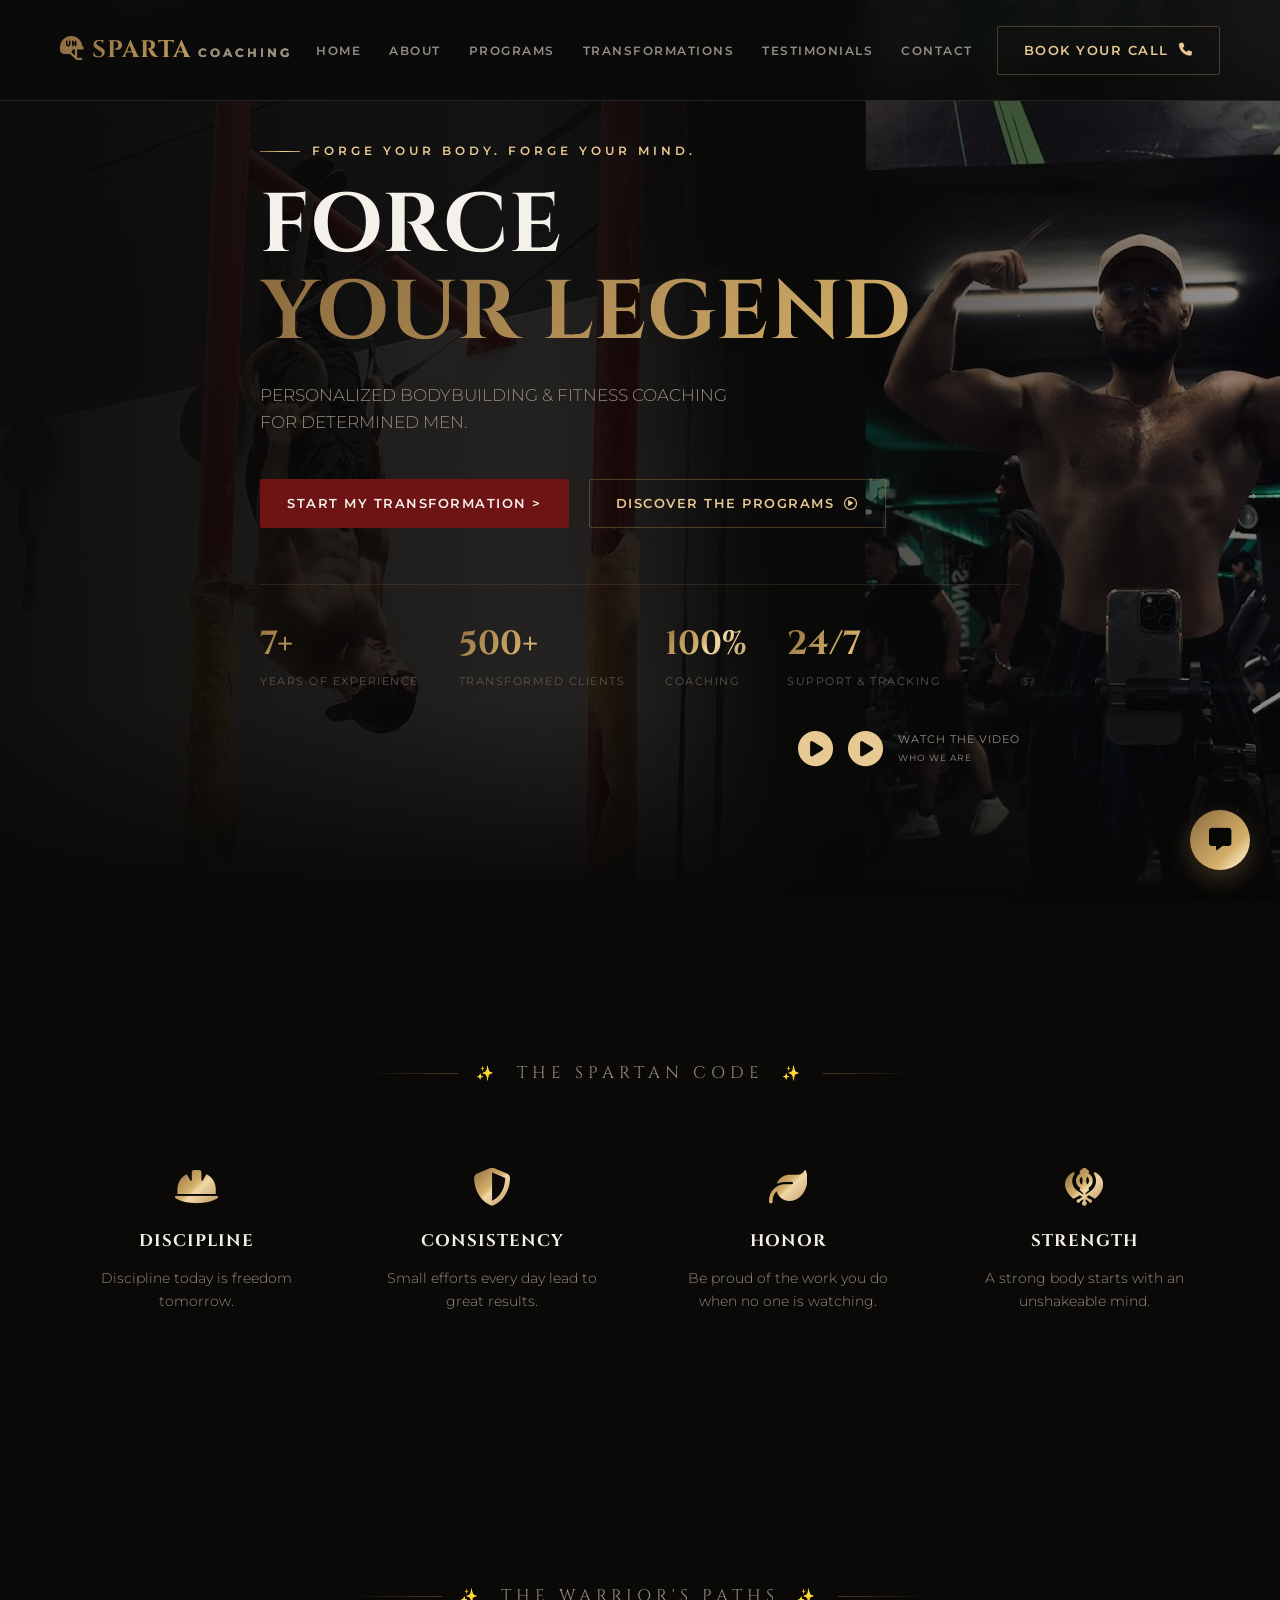
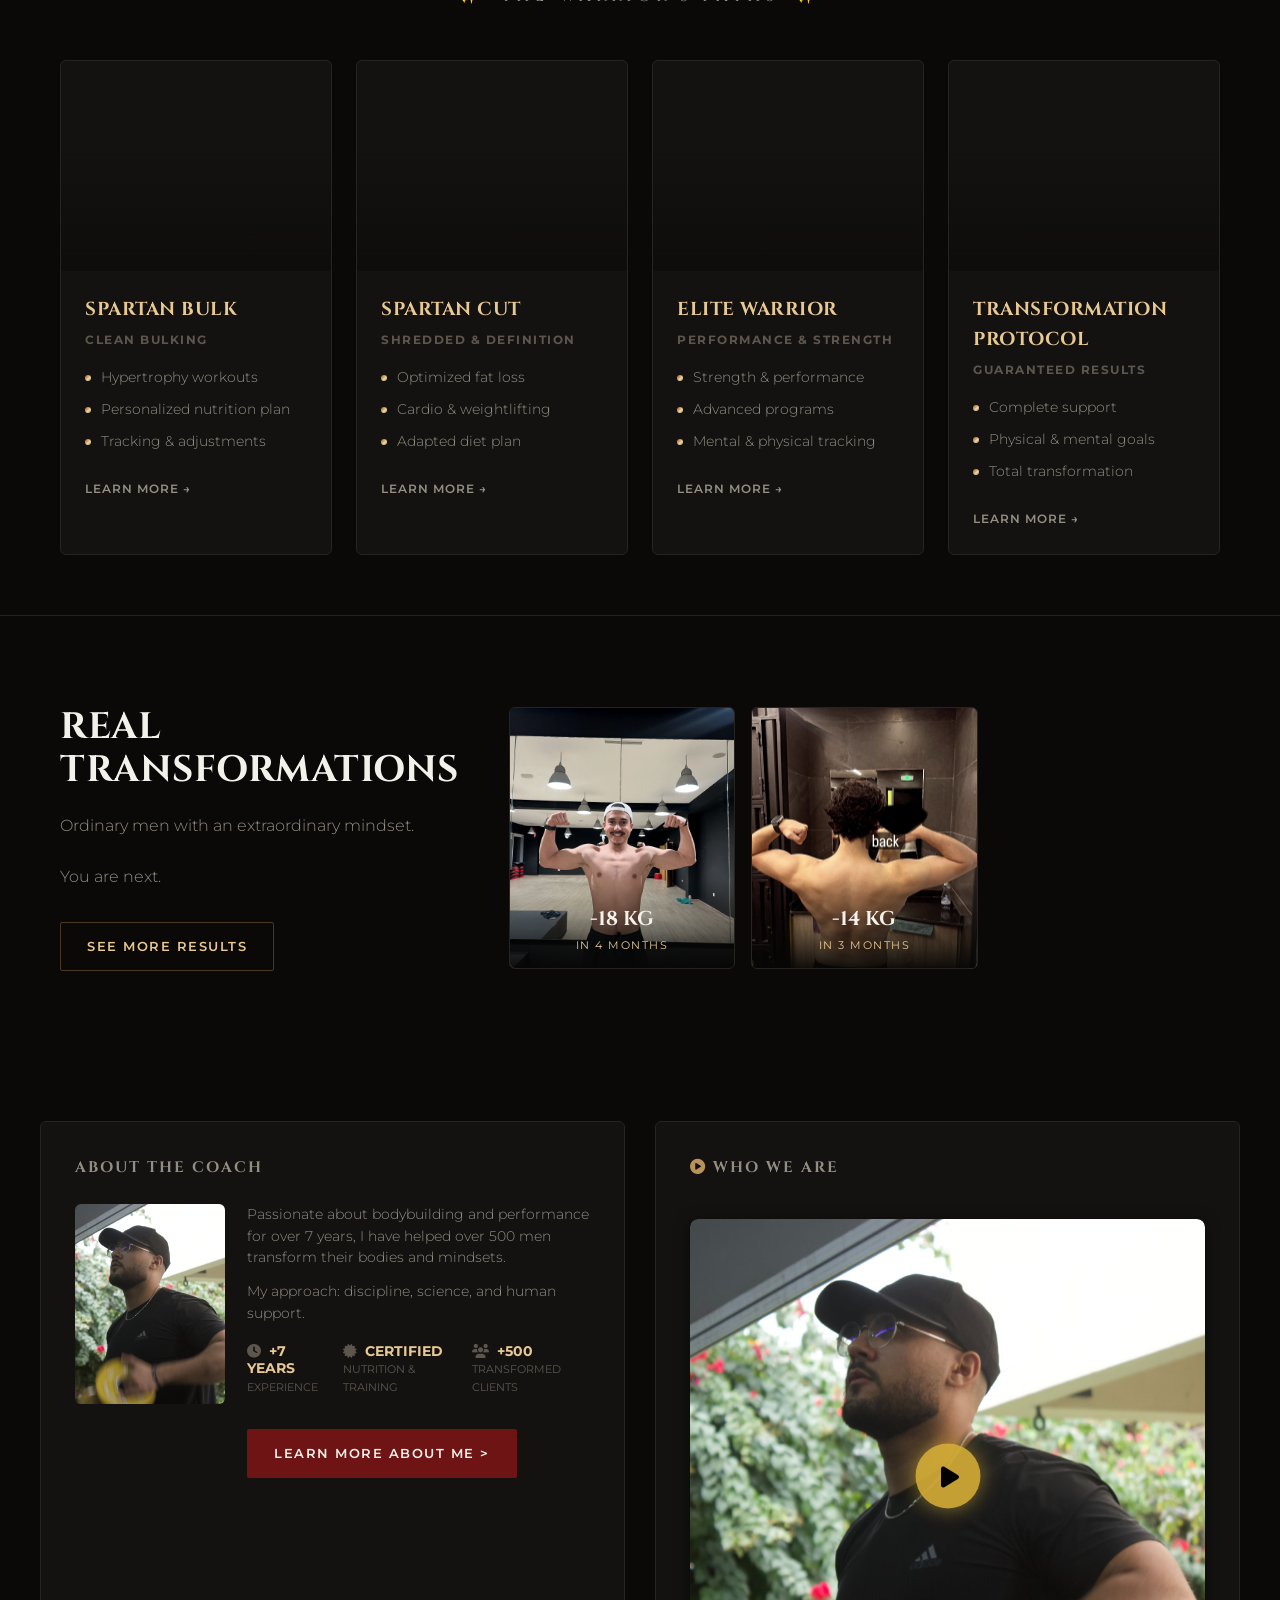
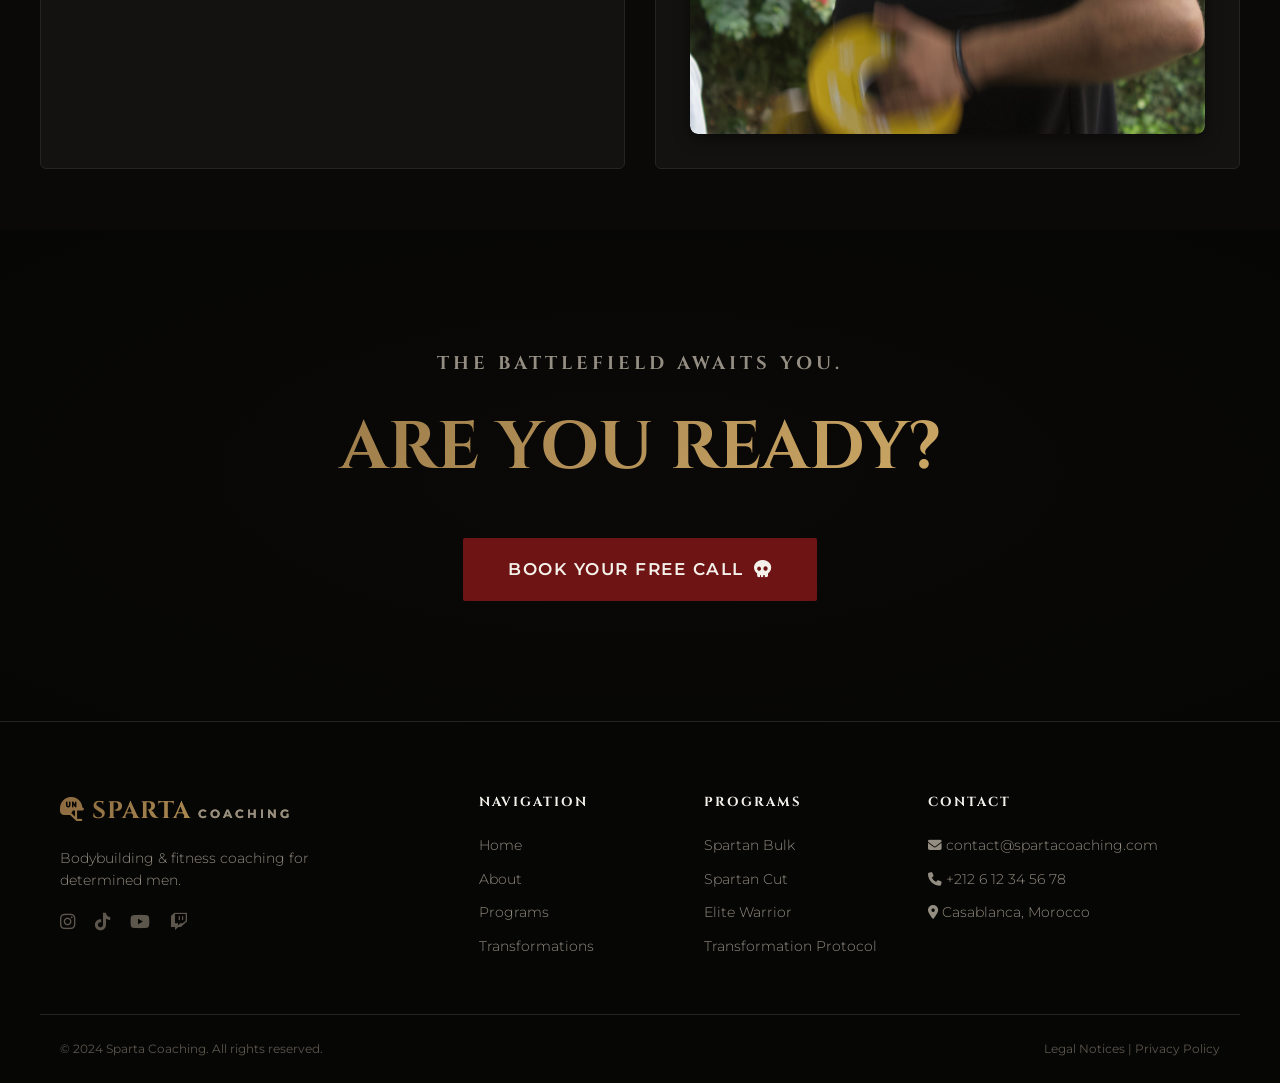
==== commit f7ea7ca3: "Add files via upload" ====
--- a/index.html
+++ b/index.html
@@ -244,10 +244,10 @@
 <div class="video-presentation border-box fade-up delay-1">
     <h3 class="box-title"><i class="fa-solid fa-circle-play"></i> WHO WE ARE</h3>
     <div class="video-container" id="video-wrapper">
-        <video id="presentation-video" playsinline >
-            <source src="videos/3.mov" type="video/mp4">
-            Your browser does not support the video tag.
-        </video>
+       <video id="presentation-video" playsinline poster="images/profile.jpeg">
+    <source src="https://res.cloudinary.com/smzpsoxu/video/upload/v1786123798/3_n56pa8.mov" type="video/mp4">
+    Your browser does not support the video tag.
+</video>
         <button id="custom-play-btn" class="custom-play-btn" aria-label="Play Video">
             <i class="fa-solid fa-play"></i>
         </button>
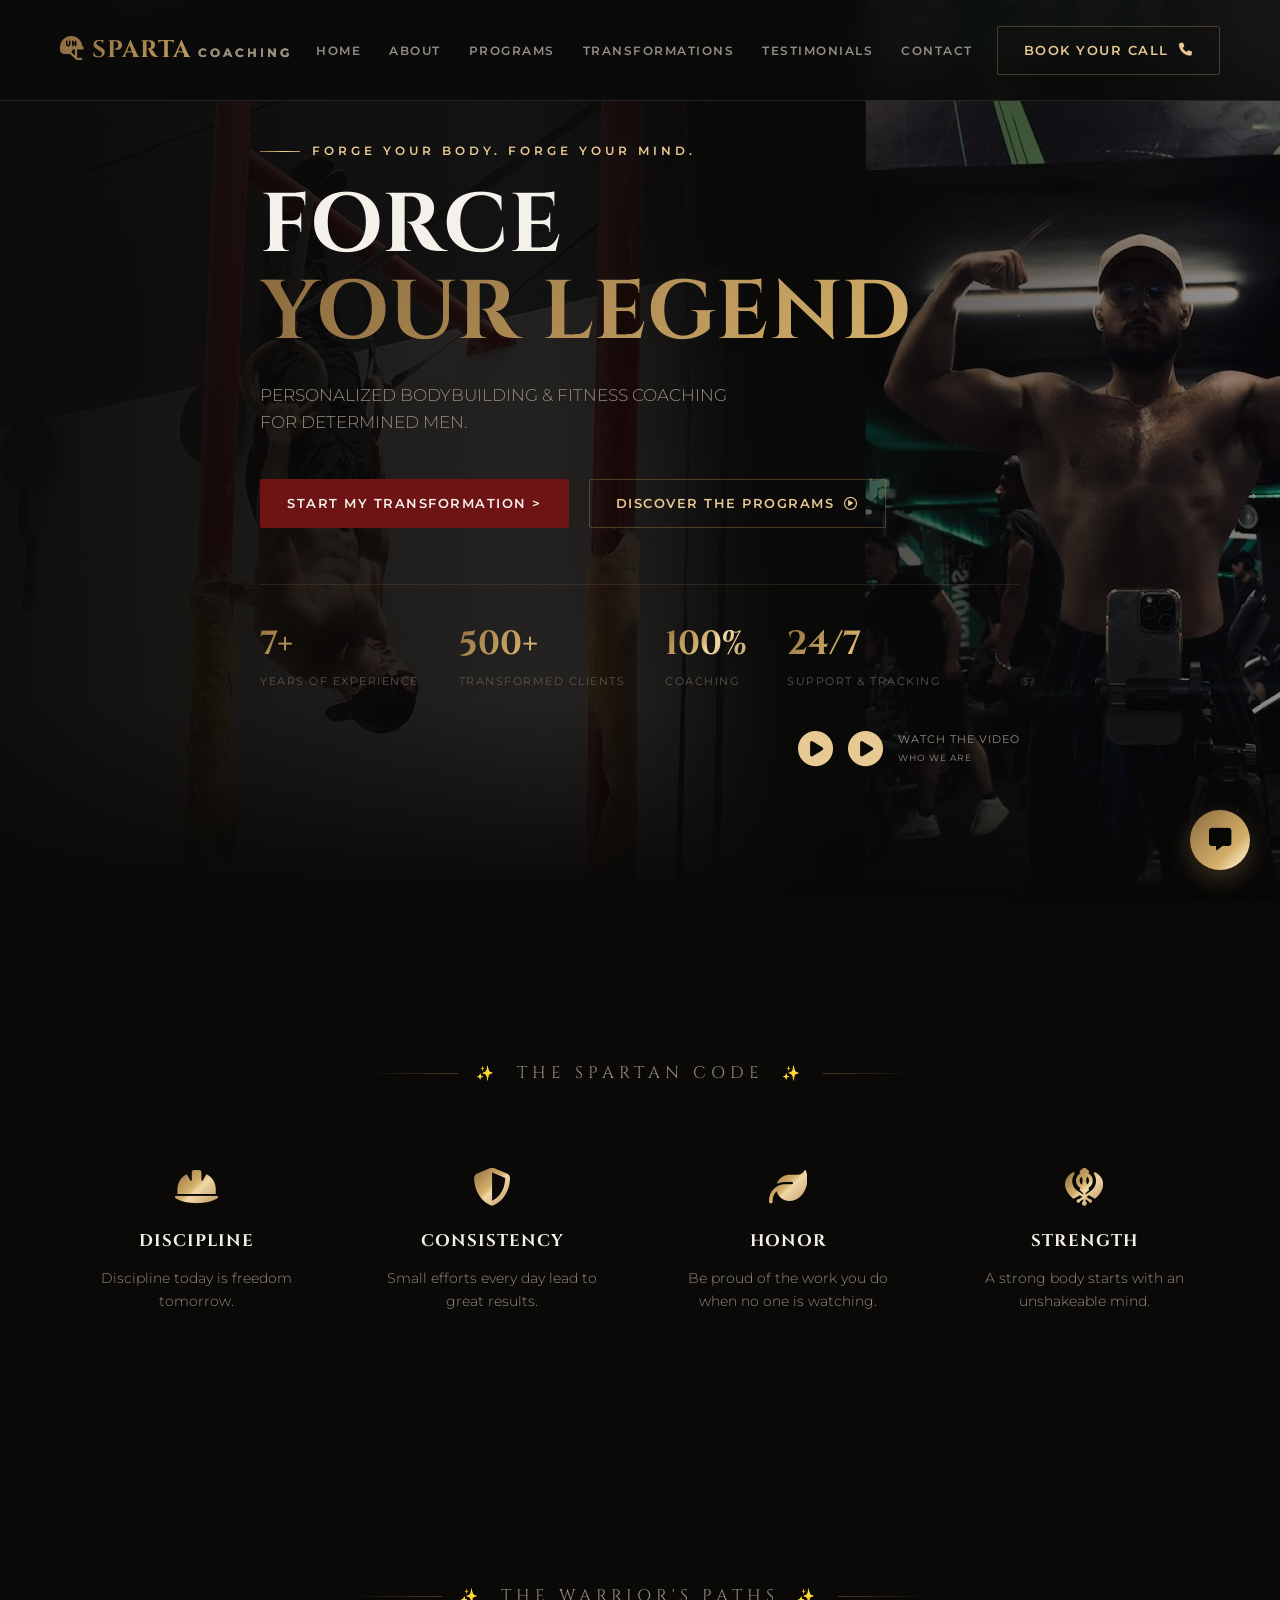
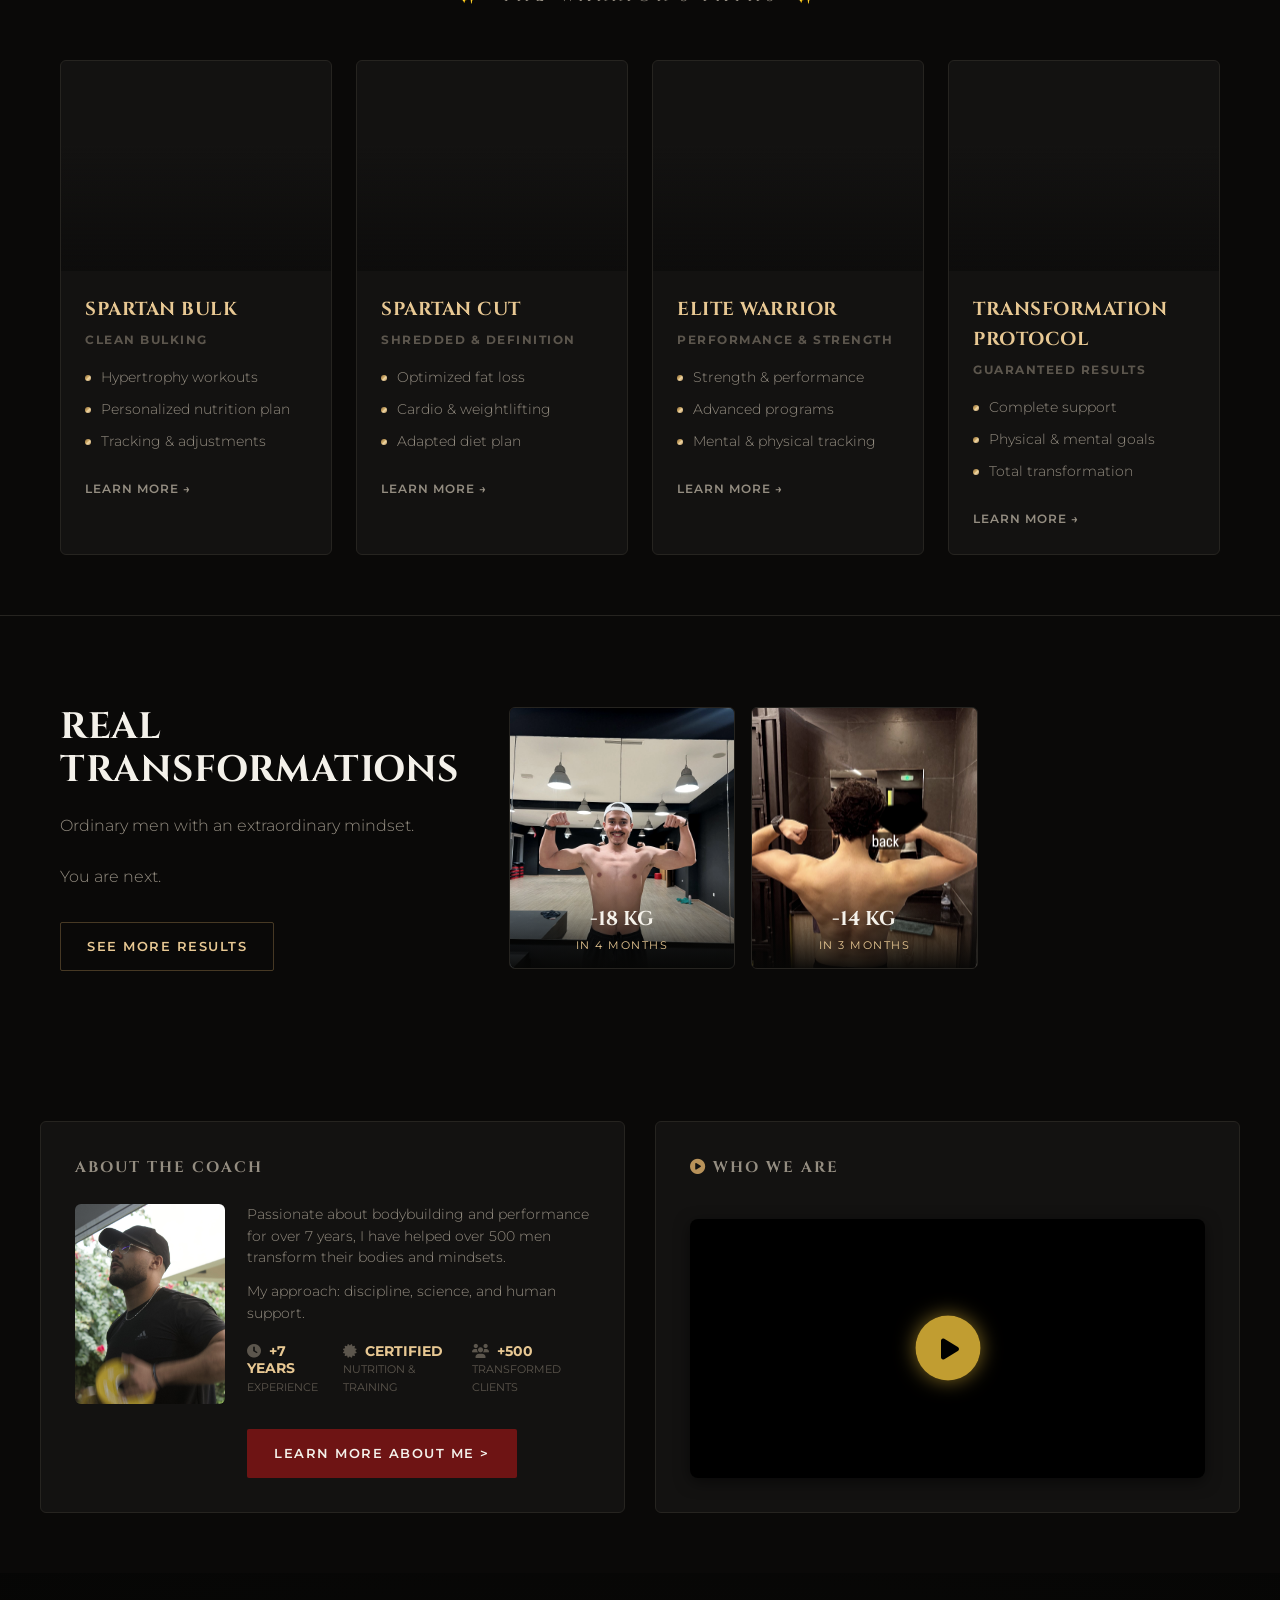
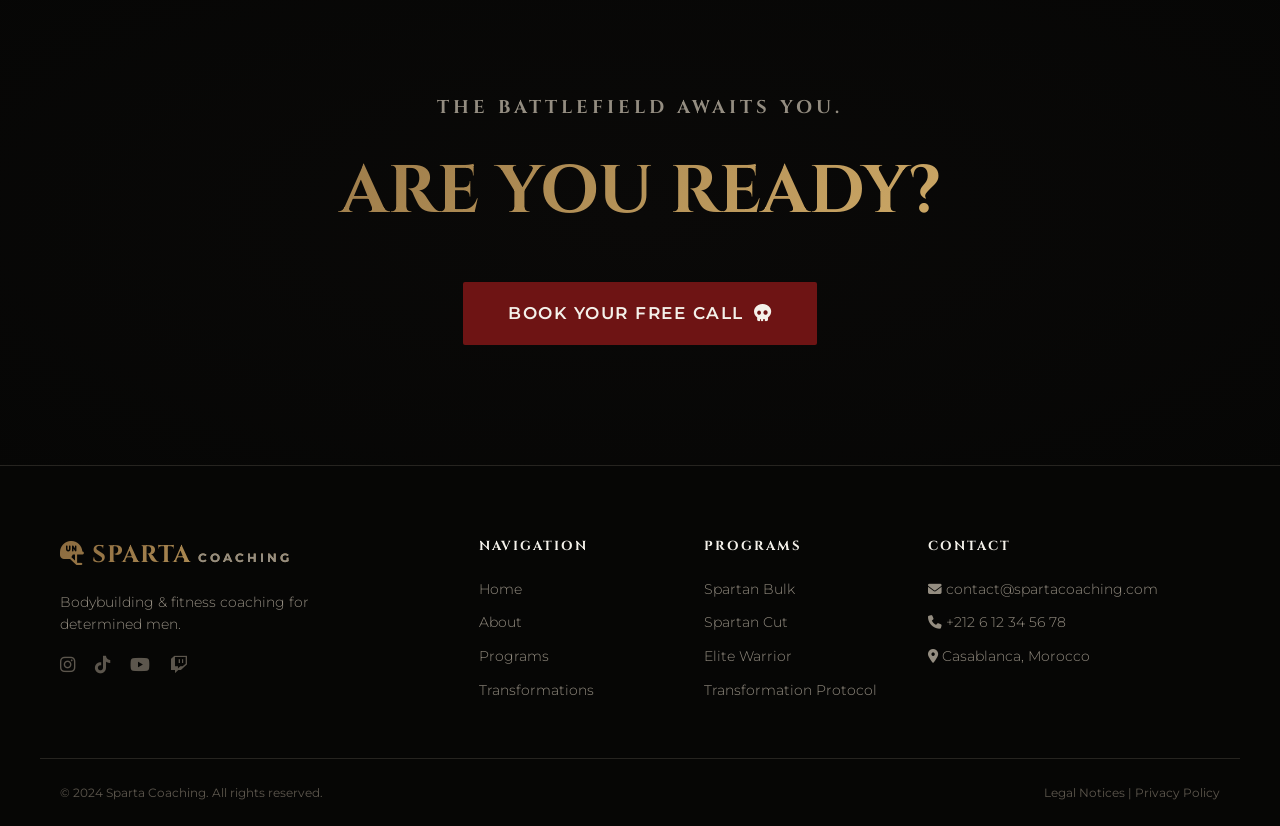
==== commit bf0e3f91: "Update index.html" ====
--- a/index.html
+++ b/index.html
@@ -244,7 +244,7 @@
 <div class="video-presentation border-box fade-up delay-1">
     <h3 class="box-title"><i class="fa-solid fa-circle-play"></i> WHO WE ARE</h3>
     <div class="video-container" id="video-wrapper">
-       <video id="presentation-video" playsinline poster="images/profile.jpeg">
+       <video id="presentation-video" playsinline >
     <source src="https://res.cloudinary.com/smzpsoxu/video/upload/v1786123798/3_n56pa8.mov" type="video/mp4">
     Your browser does not support the video tag.
 </video>
@@ -332,4 +332,4 @@
     
     <script src="script.js"></script>
 </body>
-</html>+</html>
